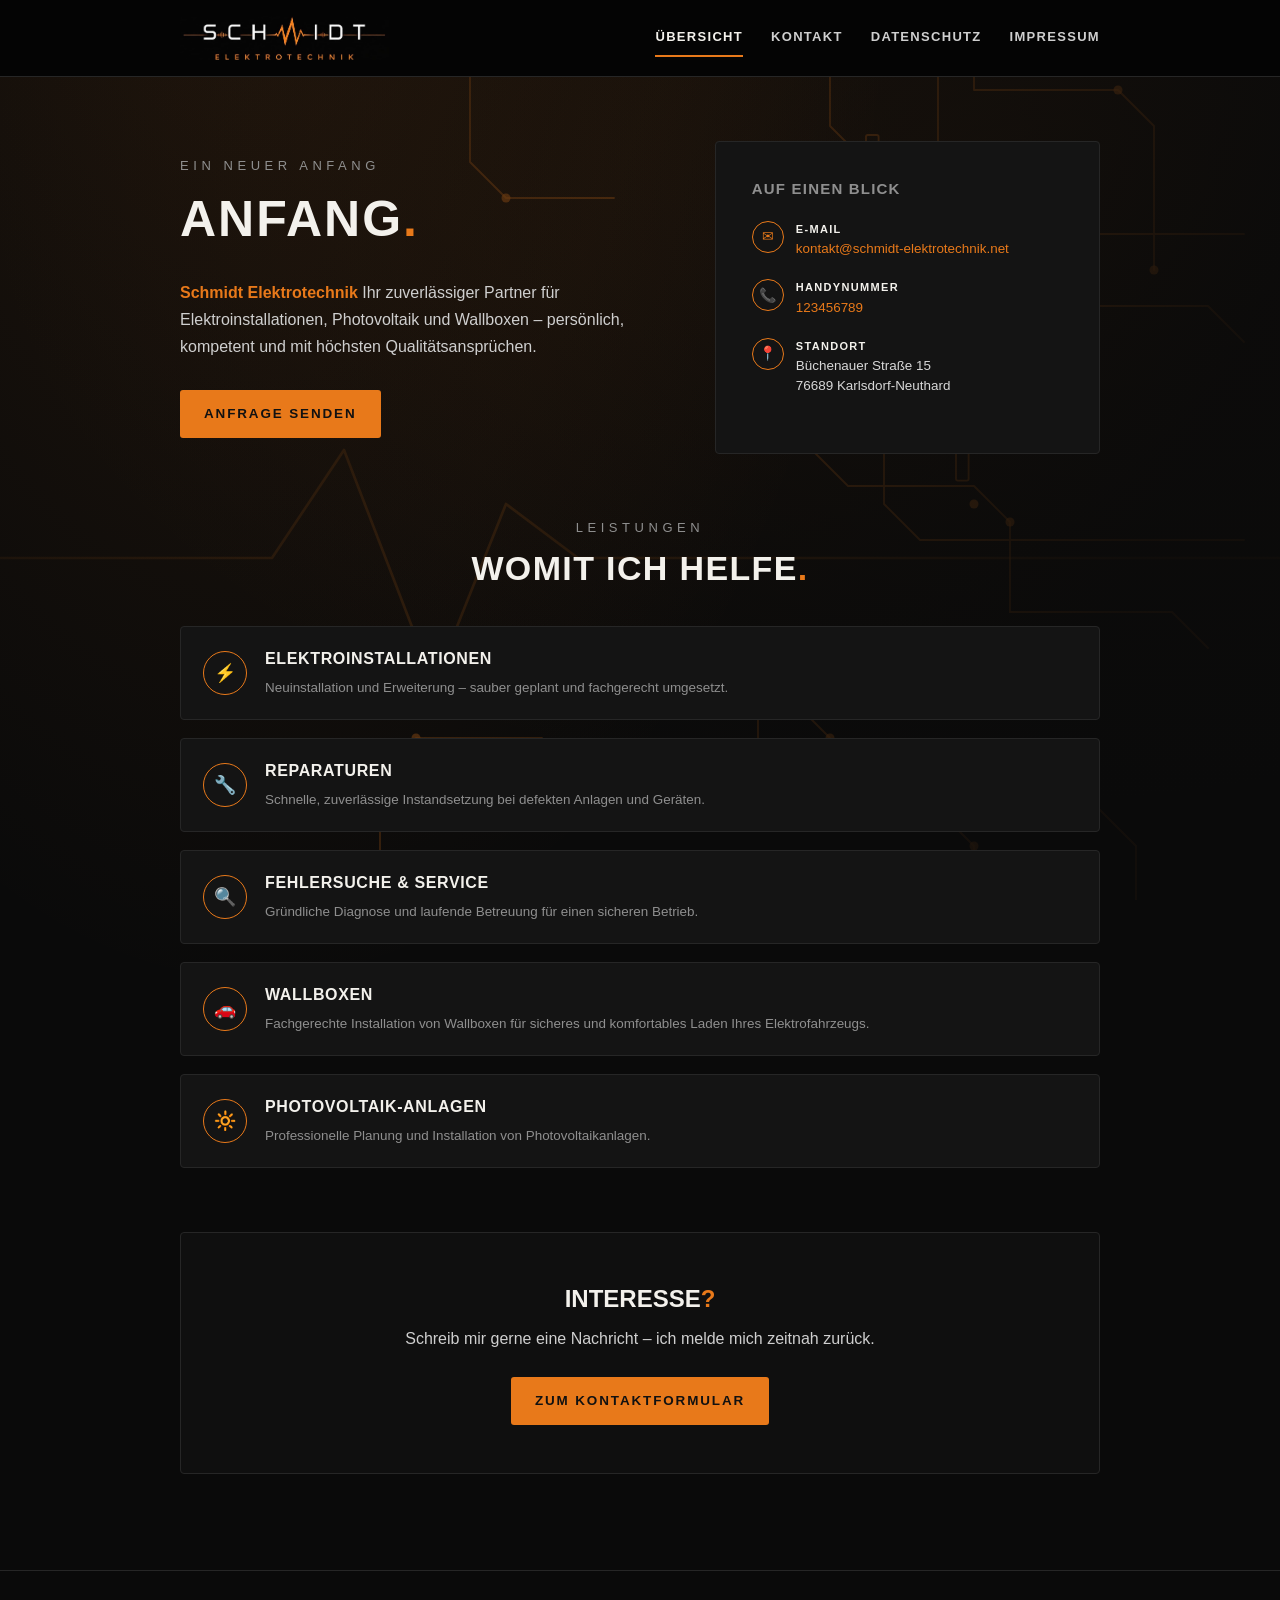
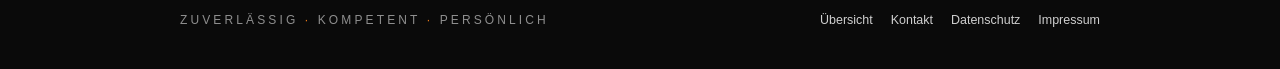
==== index.html @ e6042d87 "Init" ====
<!DOCTYPE html>
<html lang="de">
<head>
    <meta charset="UTF-8">
    <meta name="viewport" content="width=device-width, initial-scale=1.0">
    <title>Schmidt Elektrotechnik Karlsdorf-Neuthard – Elektroinstallation, Photovoltaik & Wallbox</title>
    <meta name="description"
          content="Schmidt Elektrotechnik in Karlsdorf-Neuthard: Elektroinstallationen, Reparaturen, Fehlersuche, Wallbox- und Photovoltaikanlagen – persönlich, kompetent, zuverlässig.">
    <meta property="og:type" content="website">
    <meta property="og:title" content="Schmidt Elektrotechnik – Elektroinstallation, Photovoltaik & Wallbox">
    <meta property="og:description"
          content="Zuverlässiger Partner für Elektroinstallationen, Photovoltaik und Wallboxen in Karlsdorf-Neuthard.">
    <meta property="og:image" content="images/logo.jpeg">
    <meta property="og:url" content="https://www.schmidt-elektrotechnik.net/">
    <meta name="twitter:card" content="summary">
    <meta name="twitter:title" content="Schmidt Elektrotechnik – Elektroinstallation, Photovoltaik & Wallbox">
    <meta name="twitter:description"
          content="Zuverlässiger Partner für Elektroinstallationen, Photovoltaik und Wallboxen in Karlsdorf-Neuthard.">
    <meta name="twitter:image" content="images/logo.jpeg">
    <link rel="stylesheet" href="css/style.css">
    <link rel="icon" href="images/favicon/favicon_32x32.ico" sizes="32x32">
    <link rel="icon" href="images/favicon/favicon.svg" type="image/svg+xml">
    <link rel="apple-touch-icon" href="images/favicon/favicon_180x180.png">
    <link rel="icon" type="image/png" sizes="192x192" href="images/favicon/favicon_192x192.png">
    <link rel="icon" type="image/png" sizes="512x512" href="images/favicon/favicon_512x512.png">
</head>
<body>

<header class="site-header">
    <div class="nav-inner">
        <a href="index.html" class="logo">
            <img src="images/logo.jpeg" alt="Schmidt Elektrotechnik Logo" class="logo-img">
        </a>
        <button type="button" class="nav-toggle" id="navToggle" aria-expanded="false" aria-controls="mainNav"
                aria-label="Navigation öffnen">☰
        </button>
        <nav class="main-nav" id="mainNav">
            <a href="index.html" class="active">Übersicht</a>
            <a href="kontakt.html">Kontakt</a>
            <a href="datenschutz.html">Datenschutz</a>
            <a href="impressum.html">Impressum</a>
        </nav>
    </div>
</header>

<main>
    <div class="container">

        <section class="hero">
            <div class="hero-text">
                <p class="eyebrow">Ein neuer Anfang</p>
                <h1 class="display">Anfang<span class="dot">.</span></h1>
                <p class="lead">
                    <span class="highlight">Schmidt Elektrotechnik</span> Ihr zuverlässiger Partner für
                    Elektroinstallationen, Photovoltaik und Wallboxen – persönlich, kompetent und mit höchsten
                    Qualitätsansprüchen.
                </p>
                <a href="kontakt.html" class="btn">Anfrage senden</a>
            </div>

            <div class="hero-card">
                <h2 class="hero-card-title">Auf einen Blick</h2>
                <div class="contact-item">
                    <div class="contact-icon" aria-hidden="true">✉</div>
                    <div class="contact-text">
                        <strong>E-Mail</strong>
                        <a href="mailto:kontakt@schmidt-elektrotechnik.net">kontakt@schmidt-elektrotechnik.net</a>
                    </div>
                </div>
                <div class="contact-item">
                    <div class="contact-icon" aria-hidden="true">📞</div>
                    <div class="contact-text">
                        <strong>Handynummer</strong>
                        <a href="tel:+49123456789">123456789</a>
                    </div>
                </div>
                <div class="contact-item">
                    <div class="contact-icon" aria-hidden="true">📍</div>
                    <div class="contact-text">
                        <strong>Standort</strong>
                        Büchenauer Straße 15<br>76689 Karlsdorf-Neuthard
                    </div>
                </div>
            </div>
        </section>

        <section aria-labelledby="services-heading">
            <div class="page-top page-top-compact">
                <p class="eyebrow">Leistungen</p>
                <h2 class="display heading-compact" id="services-heading">Womit ich helfe<span class="dot">.</span></h2>
            </div>

            <div class="services">
                <article class="service-item">
                    <div class="icon-circle" aria-hidden="true">⚡</div>
                    <div class="service-text">
                        <strong>Elektroinstallationen</strong>
                        <span>Neuinstallation und Erweiterung – sauber geplant und fachgerecht umgesetzt.</span>
                    </div>
                </article>
                <article class="service-item">
                    <div class="icon-circle" aria-hidden="true">🔧</div>
                    <div class="service-text">
                        <strong>Reparaturen</strong>
                        <span>Schnelle, zuverlässige Instandsetzung bei defekten Anlagen und Geräten.</span>
                    </div>
                </article>
                <article class="service-item">
                    <div class="icon-circle" aria-hidden="true">🔍</div>
                    <div class="service-text">
                        <strong>Fehlersuche &amp; Service</strong>
                        <span>Gründliche Diagnose und laufende Betreuung für einen sicheren Betrieb.</span>
                    </div>
                </article>
                <article class="service-item">
                    <div class="icon-circle" aria-hidden="true">🚗</div>
                    <div class="service-text">
                        <strong>Wallboxen</strong>
                        <span>Fachgerechte Installation von Wallboxen für sicheres und komfortables Laden Ihres Elektrofahrzeugs.</span>
                    </div>
                </article>
                <article class="service-item">
                    <div class="icon-circle" aria-hidden="true">🔆</div>
                    <div class="service-text">
                        <strong>Photovoltaik-Anlagen</strong>
                        <span>Professionelle Planung und Installation von Photovoltaikanlagen.</span>
                    </div>
                </article>
            </div>
        </section>

        <section class="cta-block">
            <h2>Interesse<span class="cta-accent">?</span></h2>
            <p>Schreib mir gerne eine Nachricht – ich melde mich zeitnah zurück.</p>
            <a href="kontakt.html" class="btn">Zum Kontaktformular</a>
        </section>

    </div>
</main>

<footer class="site-footer">
    <div class="footer-inner">
        <p class="footer-tagline">Zuverlässig <span>·</span> Kompetent <span>·</span> Persönlich</p>
        <div class="footer-links">
            <a href="index.html">Übersicht</a>
            <a href="kontakt.html">Kontakt</a>
            <a href="datenschutz.html">Datenschutz</a>
            <a href="impressum.html">Impressum</a>
        </div>
    </div>
</footer>

<script>
    let navToggle = document.getElementById('navToggle');
    let mainNav = document.getElementById('mainNav');
    if (navToggle && mainNav) {
        navToggle.addEventListener('click', function () {
            let isOpen = mainNav.classList.toggle('open');
            navToggle.setAttribute('aria-expanded', isOpen ? 'true' : 'false');
        });
    }
</script>

</body>
</html>
---- css/style.css ----
:root {
    --bg: #0a0a0a;
    --panel: #141414;
    --panel-alt: #0f0f0f;
    --panel-border: #262626;
    --field-bg: #1a1a1a;
    --field-border: #2c2c2c;
    --orange: #E8791A;
    --orange-hover: #f6912f;
    --orange-dim: #8a4a12;
    --white: #F3F1EC;
    --muted: #8f8f8f;
    --muted-2: #cfcfcf;
    --error: #e05252;
    --success: #3fae5c;
    --header-bg: #040404;
    --max-width: 60rem;
}

* {
    box-sizing: border-box;
}

html {
    scroll-behavior: smooth;
    font-size: 100%;
}

body {
    margin: 0;
    background-image: radial-gradient(ellipse at 20% -10%, rgba(232, 121, 26, 0.10), transparent 45%),
    url('../images/circuit-background.svg');
    background-repeat: no-repeat, no-repeat;
    background-position: top left, top right;
    background-size: auto, cover;
    background-attachment: scroll, fixed;
    background-color: var(--bg);
    color: var(--white);
    font-family: 'Segoe UI', Roboto, Helvetica, Arial, sans-serif;
    font-size: 1rem;
    line-height: 1.5;
    min-height: 100vh;
    display: flex;
    flex-direction: column;
    overflow-y: scroll;
}

a {
    color: var(--orange);
    text-decoration: none;
}

a:hover {
    color: var(--orange-hover);
}

a:focus-visible,
button:focus-visible,
input:focus-visible,
textarea:focus-visible,
.nav-toggle:focus-visible {
    outline: 2px solid var(--orange);
    outline-offset: 2px;
}

.display {
    font-family: 'Arial Narrow', 'Oswald', sans-serif;
    font-weight: 800;
    letter-spacing: 0.04em;
}

img, svg {
    max-width: 100%;
    height: auto;
}

.container {
    width: 100%;
    max-width: var(--max-width);
    margin: 0 auto;
    padding: 0 1.25rem;
}

main {
    flex: 1;
    padding: 3rem 0 5rem;
}

header.site-header {
    border-bottom: 1px solid var(--panel-border);
    background: var(--header-bg);
    position: sticky;
    top: 0;
    z-index: 20;
}

.nav-inner {
    max-width: var(--max-width);
    margin: 0 auto;
    padding: 1rem 1.25rem;
    display: flex;
    align-items: center;
    justify-content: space-between;
    gap: 1rem;
    flex-wrap: wrap;
}

.logo {
    display: flex;
    align-items: center;
}

.logo-img {
    height: 2.25rem;
    width: auto;
    display: block;
    border-radius: 0.125rem;
}

.nav-toggle {
    display: flex;
    align-items: center;
    justify-content: center;
    width: 2.75rem;
    height: 2.75rem;
    background: transparent;
    border: 1px solid var(--panel-border);
    border-radius: 0.25rem;
    color: var(--white);
    font-size: 1.375rem;
    cursor: pointer;
    order: 2;
    transition: border-color 0.3s ease, color 0.3s ease, transform 0.3s ease;
}

.nav-toggle:hover {
    border-color: var(--orange);
    color: var(--orange);
}

.nav-toggle[aria-expanded="true"] {
    border-color: var(--orange);
    color: var(--orange);
    transform: rotate(90deg);
}

nav.main-nav {
    display: flex;
    flex-direction: column;
    gap: 0.75rem;
    width: 100%;
    order: 3;
    max-height: 0;
    opacity: 0;
    overflow: hidden;
    transition: max-height 0.3s ease, opacity 0.3s ease;
}

nav.main-nav.open {
    max-height: 25rem;
    opacity: 1;
}

nav.main-nav a {
    color: var(--muted-2);
    font-size: 0.8125rem;
    text-transform: uppercase;
    letter-spacing: 0.1em;
    font-weight: 600;
    padding: 0.5rem 0;
    border-bottom: 2px solid transparent;
    transition: color .15s ease, border-color .15s ease;
}

nav.main-nav a:hover,
nav.main-nav a.active {
    color: var(--white);
    border-bottom-color: var(--orange);
}

@media (min-width: 30em) {
    .logo-img {
        height: 2.75rem;
    }
}

@media (min-width: 48em) {
    .nav-toggle {
        display: none;
    }

    nav.main-nav {
        display: flex;
        flex-direction: row;
        width: auto;
        gap: 1.75rem;
        order: 2;
        max-height: none;
        opacity: 1;
        overflow: visible;
    }
}

footer.site-footer {
    border-top: 1px solid var(--panel-border);
    padding: 1.75rem 0;
}

.footer-inner {
    max-width: var(--max-width);
    margin: 0 auto;
    padding: 0 1.25rem;
    display: flex;
    align-items: center;
    justify-content: space-between;
    flex-wrap: wrap;
    gap: 0.875rem;
}

.footer-tagline {
    color: var(--muted);
    font-size: 0.75rem;
    letter-spacing: 0.26em;
    text-transform: uppercase;
}

.footer-tagline span {
    color: var(--orange);
}

.footer-links {
    display: flex;
    flex-wrap: wrap;
    gap: 1.125rem;
    font-size: 0.78rem;
}

.footer-links a {
    color: var(--muted-2);
}

.footer-links a:hover {
    color: var(--orange);
}

.page-top {
    text-align: center;
    margin-bottom: 2rem;
}

.page-top-compact {
    margin-bottom: 1.5rem;
}

.eyebrow {
    color: var(--muted);
    font-size: 0.8125rem;
    letter-spacing: 0.35em;
    text-transform: uppercase;
    margin: 0 0 0.375rem;
}

h1 {
    font-size: clamp(1.875rem, 5vw, 3.125rem);
    margin: 0;
    text-transform: uppercase;
}

.heading-compact {
    font-size: clamp(1.5rem, 4vw, 2.125rem);
    margin: 0;
    text-transform: uppercase;
}

h1 .dot,
.display .dot {
    color: var(--orange);
}

.pulse-divider {
    width: 11.25rem;
    height: 2rem;
    margin: 1.375rem auto 0;
    display: block;
}

@media (min-width: 30em) {
    .page-top {
        margin-bottom: 2.75rem;
    }

    .page-top-compact {
        margin-bottom: 2rem;
    }
}

.panel {
    background: var(--panel);
    border: 1px solid var(--panel-border);
    border-radius: 0.25rem;
}

.rule {
    width: 3rem;
    height: 2px;
    background: var(--orange);
    margin: 0 0 1.625rem;
    border: none;
}

.btn {
    display: inline-block;
    background: var(--orange);
    color: #111;
    border: none;
    padding: 0.875rem 1.5rem;
    font-size: 0.84rem;
    font-weight: 700;
    text-transform: uppercase;
    letter-spacing: 0.14em;
    border-radius: 0.1875rem;
    cursor: pointer;
    min-height: 2.75rem;
    transition: background .15s ease, transform .1s ease;
}

.btn:hover {
    background: var(--orange-hover);
    color: #111;
}

.btn:active {
    transform: scale(0.98);
}

.btn:disabled {
    background: var(--orange-dim);
    cursor: not-allowed;
}

.btn-outline {
    display: inline-block;
    background: transparent;
    color: var(--orange);
    border: 1.5px solid var(--orange);
    padding: 0.78rem 1.375rem;
    font-size: 0.84rem;
    font-weight: 700;
    text-transform: uppercase;
    letter-spacing: 0.14em;
    border-radius: 0.1875rem;
    transition: background .15s ease, color .15s ease;
}

.btn-outline:hover {
    background: var(--orange);
    color: #111;
}

.icon-circle {
    width: 2.75rem;
    height: 2.75rem;
    flex: 0 0 2.75rem;
    border: 1.5px solid var(--orange);
    border-radius: 50%;
    display: flex;
    align-items: center;
    justify-content: center;
    color: var(--orange);
    font-size: 1.125rem;
}

.hero {
    display: grid;
    grid-template-columns:1fr;
    gap: 2rem;
    align-items: center;
    margin-bottom: 3rem;
}

@media (min-width: 48em) {
    .hero {
        grid-template-columns:1.1fr 0.9fr;
        gap: 3rem;
        margin-bottom: 4rem;
    }
}

.hero-text p.lead {
    color: var(--muted-2);
    font-size: 1rem;
    line-height: 1.7;
    margin: 1.375rem 0 1.875rem;
}

.hero-text .highlight {
    color: var(--orange);
    font-weight: 600;
}

.hero-card {
    background: var(--panel);
    border: 1px solid var(--panel-border);
    border-radius: 0.25rem;
    padding: 1.75rem;
}

@media (min-width: 30em) {
    .hero-card {
        padding: 2.25rem;
    }
}

.hero-card-title {
    margin: 0 0 1.25rem;
    text-transform: uppercase;
    font-size: 0.9375rem;
    letter-spacing: 0.08em;
    color: var(--muted);
    font-weight: 600;
}

.services {
    display: grid;
    grid-template-columns:1fr;
    gap: 1.125rem;
    margin-bottom: 3rem;
}

@media (min-width: 48em) {
    .services {
        margin-bottom: 4rem;
    }
}

.service-item {
    display: flex;
    align-items: center;
    gap: 1.125rem;
    padding: 1.25rem 1.375rem;
    background: var(--panel);
    border: 1px solid var(--panel-border);
    border-radius: 0.25rem;
    transition: border-color .15s ease;
}

.service-item:hover {
    border-color: var(--orange-dim);
}

.service-item .service-text strong {
    display: block;
    font-size: 1rem;
    text-transform: uppercase;
    letter-spacing: 0.04em;
    margin-bottom: 0.25rem;
}

.service-item .service-text span {
    color: var(--muted);
    font-size: 0.84rem;
}

.cta-block {
    text-align: center;
    padding: 3rem 1.25rem;
    background: var(--panel-alt);
    border: 1px solid var(--panel-border);
    border-radius: 0.25rem;
}

@media (min-width: 30em) {
    .cta-block {
        padding: 3rem 1.875rem;
    }
}

.cta-block h2 {
    margin: 0 0 0.625rem;
    text-transform: uppercase;
    font-size: 1.5rem;
}

.cta-accent {
    color: var(--orange);
}

.cta-block p {
    color: var(--muted-2);
    margin: 0 0 1.625rem;
}

.contact-layout {
    display: grid;
    grid-template-columns:1fr;
    border: 1px solid var(--panel-border);
    border-radius: 0.25rem;
    overflow: hidden;
}

@media (min-width: 48em) {
    .contact-layout {
        grid-template-columns:1fr 1.3fr;
    }
}

.contact-side {
    background: var(--panel-alt);
    padding: 2.25rem 1.5rem;
    border-bottom: 1px solid var(--panel-border);
}

@media (min-width: 48em) {
    .contact-side {
        padding: 2.75rem 2.25rem;
        border-bottom: none;
        border-right: 1px solid var(--panel-border);
    }
}

.brand-name {
    font-size: 1.5rem;
    text-transform: uppercase;
    letter-spacing: 0.03em;
    line-height: 1.15;
    margin: 0 0 0.25rem;
}

.brand-sub {
    color: var(--orange);
    font-size: 0.8125rem;
    text-transform: uppercase;
    letter-spacing: 0.18em;
    margin: 0 0 1.625rem;
}

.contact-side p.lead {
    color: var(--muted-2);
    font-size: 0.91rem;
    line-height: 1.65;
    margin: 0 0 1.875rem;
}

.contact-item {
    display: flex;
    gap: 0.75rem;
    align-items: flex-start;
    margin-bottom: 1.25rem;
}

.contact-icon {
    width: 2rem;
    height: 2rem;
    flex: 0 0 2rem;
    border: 1.5px solid var(--orange);
    border-radius: 50%;
    display: flex;
    align-items: center;
    justify-content: center;
    color: var(--orange);
    font-size: 0.875rem;
}

.contact-text {
    font-size: 0.84rem;
    color: #d8d8d8;
    line-height: 1.5;
}

.contact-text strong {
    display: block;
    color: var(--white);
    font-size: 0.6875rem;
    text-transform: uppercase;
    letter-spacing: 0.12em;
    margin-bottom: 0.125rem;
    font-weight: 600;
}

.form-side {
    background: var(--panel);
    padding: 2.25rem 1.5rem;
}

@media (min-width: 48em) {
    .form-side {
        padding: 2.75rem 2.5rem;
    }
}

.form-title {
    font-size: 1.25rem;
    text-transform: uppercase;
    letter-spacing: 0.03em;
    margin: 0 0 0.375rem;
}

.form-hint {
    color: var(--muted);
    font-size: 0.84rem;
    margin: 0 0 1.75rem;
}

form {
    display: flex;
    flex-direction: column;
    gap: 1.125rem;
}

.field {
    display: flex;
    flex-direction: column;
    gap: 0.4375rem;
}

.field label {
    font-size: 0.71875rem;
    text-transform: uppercase;
    letter-spacing: 0.12em;
    color: var(--muted);
}

.field input,
.field textarea {
    background: var(--field-bg);
    border: 1px solid var(--field-border);
    color: var(--white);
    padding: 0.75rem 0.875rem;
    border-radius: 0.1875rem;
    font-size: 0.91rem;
    font-family: inherit;
    min-height: 2.75rem;
    transition: border-color .15s ease, background .15s ease;
}

.field input::placeholder,
.field textarea::placeholder {
    color: #606060;
}

.field input:focus,
.field textarea:focus {
    border-color: var(--orange);
    background: #1d1d1d;
}

.field textarea {
    resize: vertical;
    min-height: 7.5rem;
}

.row-2 {
    display: grid;
    grid-template-columns:1fr;
    gap: 1.125rem;
}

@media (min-width: 30em) {
    .row-2 {
        grid-template-columns:1fr 1fr;
    }
}

.honeypot {
    position: absolute;
    left: -9999px;
    opacity: 0;
    height: 0;
}

.status {
    font-size: 0.84rem;
    margin-top: 0.25rem;
    display: none;
    padding: 0.75rem 0.875rem;
    border-radius: 0.1875rem;
    border: 1px solid transparent;
}

.status.show {
    display: block;
}

.status.info {
    color: var(--orange);
    border-color: rgba(232, 121, 26, 0.4);
    background: rgba(232, 121, 26, 0.08);
}

.status.success {
    color: var(--success);
    border-color: rgba(63, 174, 92, 0.4);
    background: rgba(63, 174, 92, 0.08);
}

.status.error {
    color: var(--error);
    border-color: rgba(224, 82, 82, 0.4);
    background: rgba(224, 82, 82, 0.08);
}

.legal {
    max-width: 45rem;
    margin: 0 auto;
}

.legal section {
    margin-bottom: 2.25rem;
}

.legal h2 {
    font-size: 1rem;
    text-transform: uppercase;
    letter-spacing: 0.06em;
    color: var(--orange);
    margin: 0 0 0.875rem;
    padding-bottom: 0.625rem;
    border-bottom: 1px solid var(--panel-border);
}

.legal p, .legal li {
    color: var(--muted-2);
    font-size: 0.91rem;
    line-height: 1.75;
}

.legal ul {
    padding-left: 1.25rem;
    margin: 0;
}

.legal .placeholder {
    color: var(--orange);
    font-style: italic;
}

.legal .note-box {
    background: var(--panel);
    border: 1px solid var(--panel-border);
    border-left: 3px solid var(--orange);
    padding: 1rem 1.25rem;
    border-radius: 0.1875rem;
    font-size: 0.84rem;
    color: var(--muted-2);
    margin-bottom: 2.25rem;
}

@media (min-width: 64em) {
    main {
        padding: 4rem 0 6rem;
    }

    .hero {
        gap: 4rem;
    }
}

@media (prefers-reduced-motion: no-preference) {
    @view-transition {
        navigation: auto;
    }

    main {
        view-transition-name: page-content;
    }

    ::view-transition-group(page-content) {
        animation-duration: 0.4s;
        animation-timing-function: ease-in-out;
    }

    ::view-transition-old(page-content) {
        animation-name: vt-slide-out;
    }

    ::view-transition-new(page-content) {
        animation-name: vt-slide-in;
    }

    @keyframes vt-slide-out {
        to {
            translate: -100vw;
            opacity: 0;
        }
    }

    @keyframes vt-slide-in {
        from {
            translate: 100vw;
            opacity: 0;
        }
    }
}
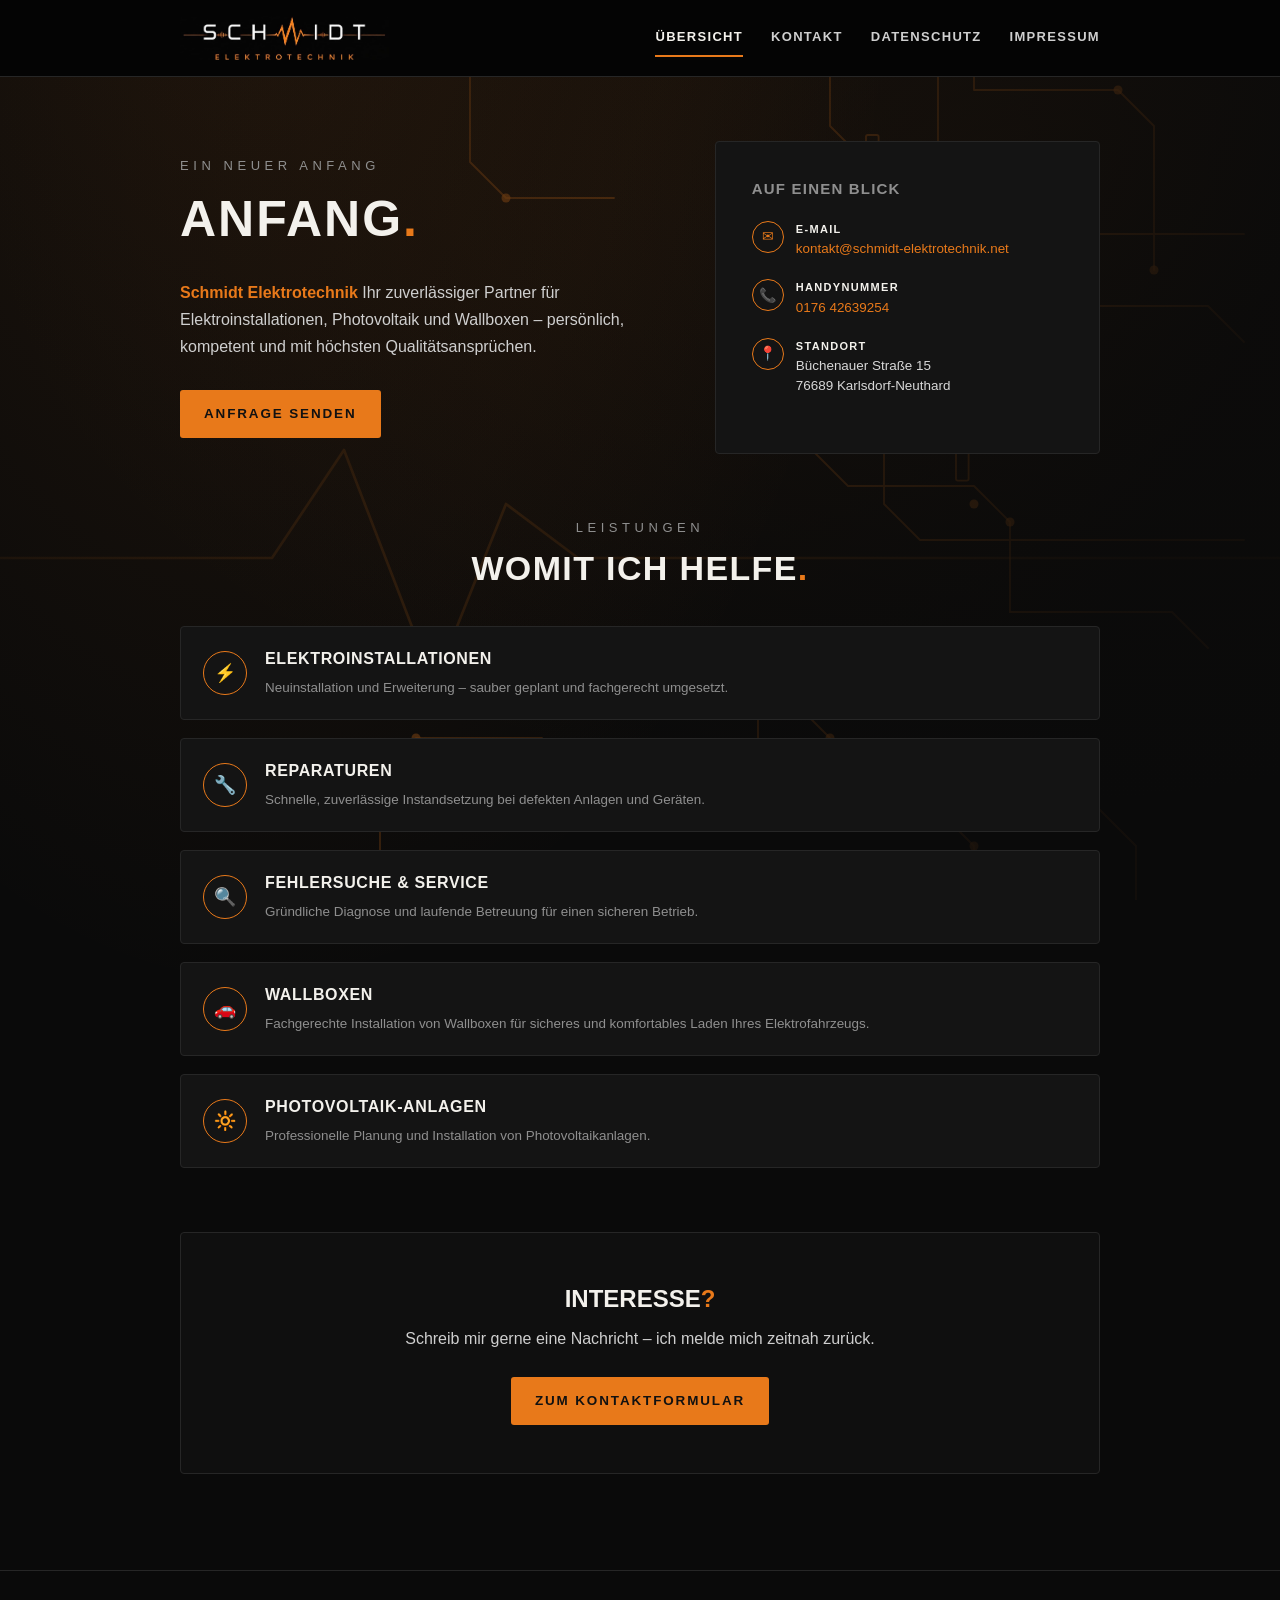
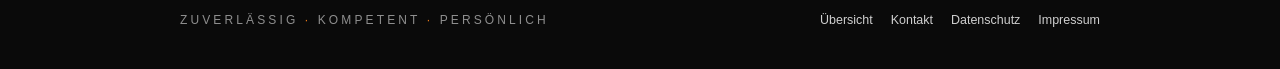
==== commit a9496c2b: "Data" ====
--- a/index.html
+++ b/index.html
@@ -71,7 +71,7 @@
                     <div class="contact-icon" aria-hidden="true">📞</div>
                     <div class="contact-text">
                         <strong>Handynummer</strong>
-                        <a href="tel:+49123456789">123456789</a>
+                        <a href="tel:+49123456789">0176 42639254</a>
                     </div>
                 </div>
                 <div class="contact-item">
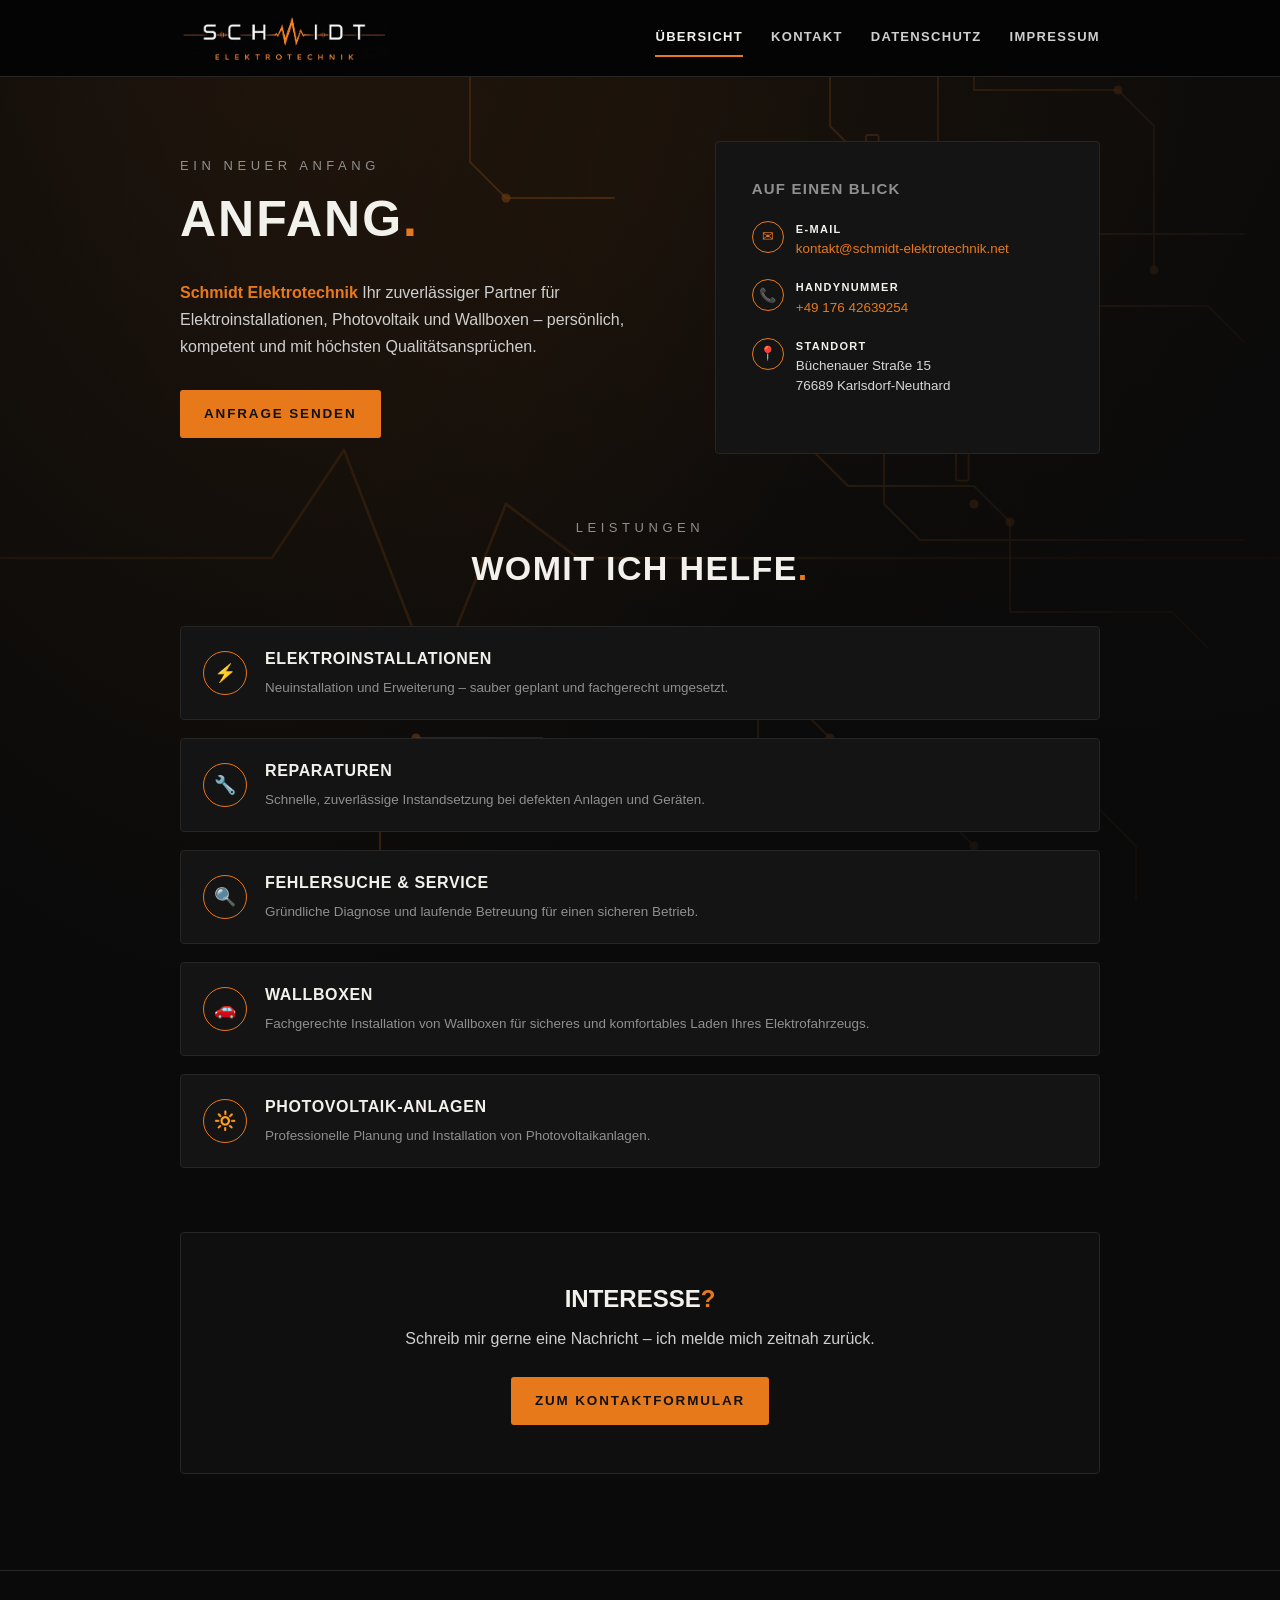
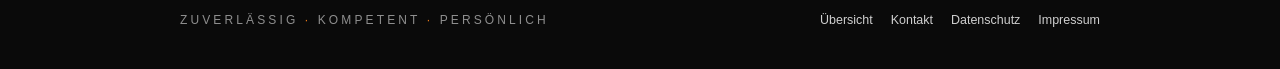
==== commit 42de420d: "tel" ====
--- a/index.html
+++ b/index.html
@@ -71,7 +71,7 @@
                     <div class="contact-icon" aria-hidden="true">📞</div>
                     <div class="contact-text">
                         <strong>Handynummer</strong>
-                        <a href="tel:+49123456789">0176 42639254</a>
+                        <a href="tel:+49123456789">+49 176 42639254</a>
                     </div>
                 </div>
                 <div class="contact-item">
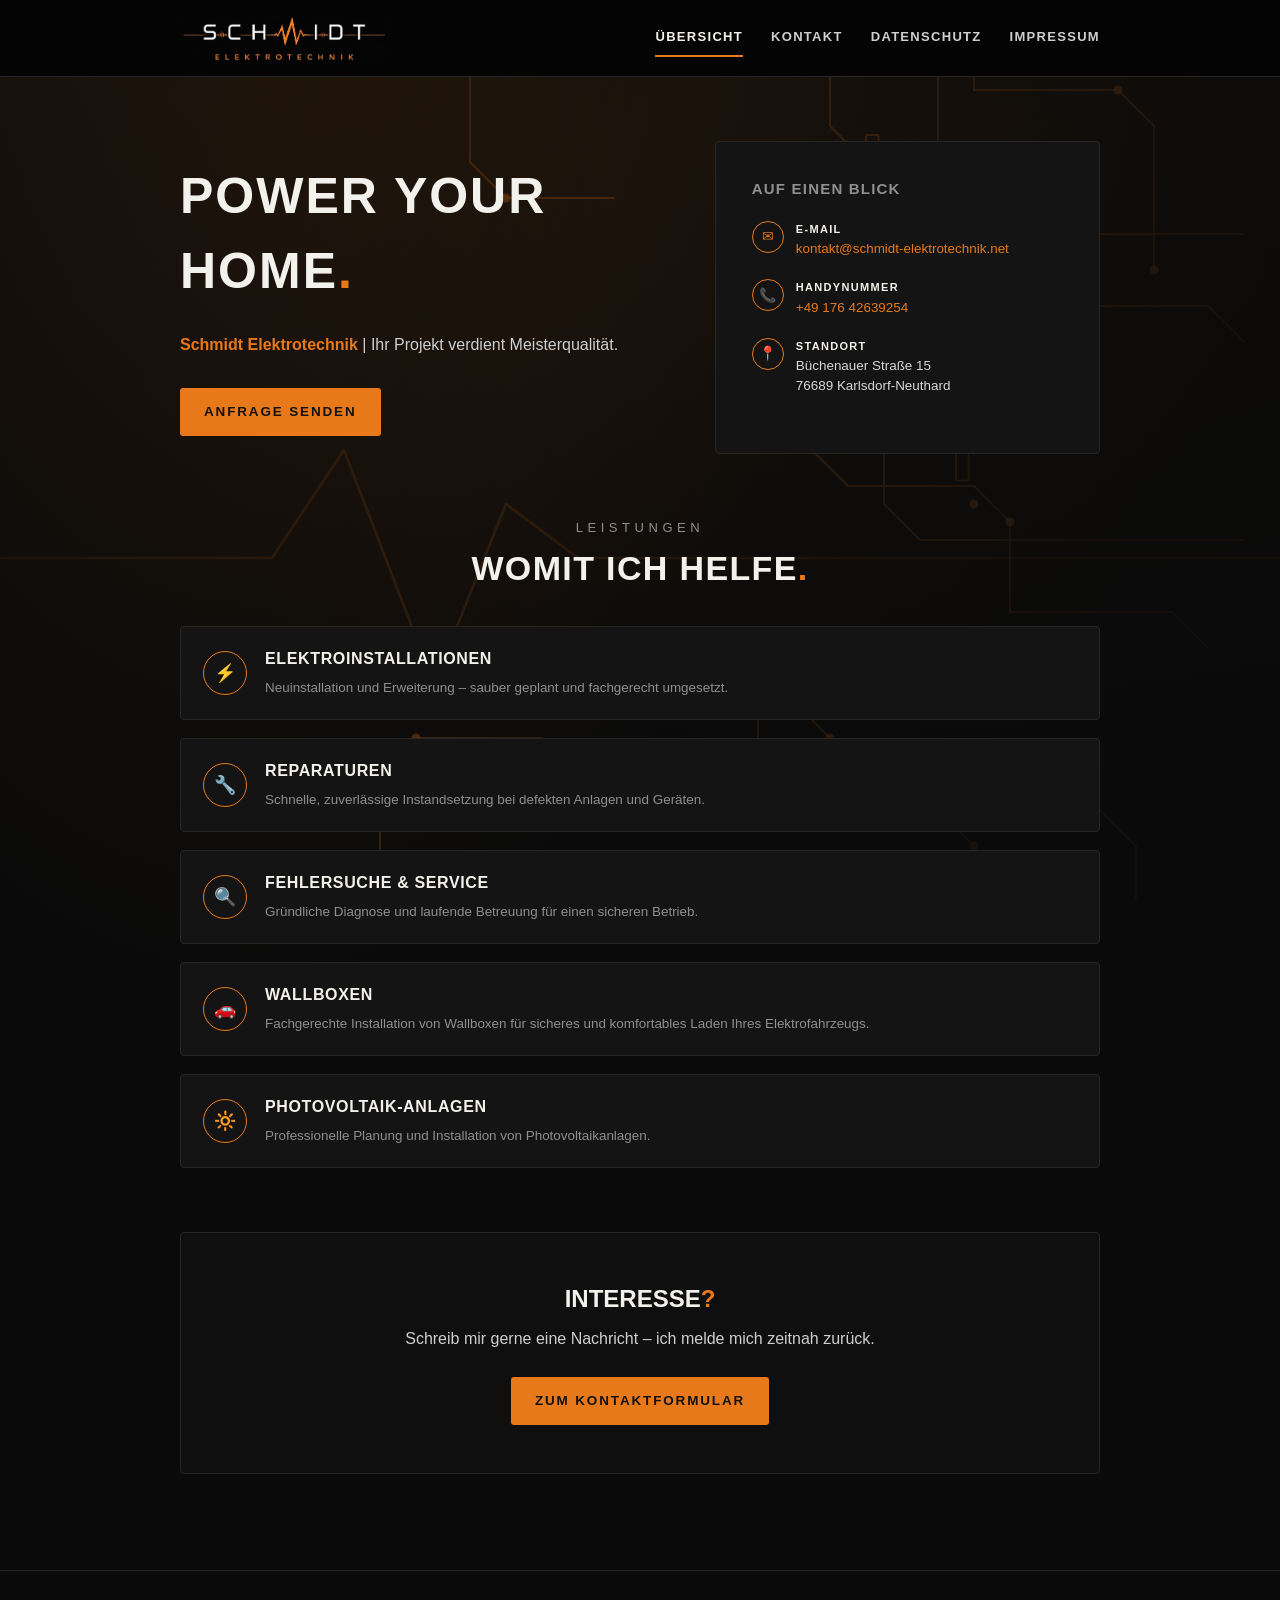
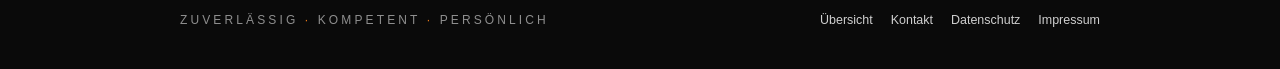
==== commit 64a002a5: "Update index.html" ====
--- a/index.html
+++ b/index.html
@@ -48,12 +48,10 @@
 
         <section class="hero">
             <div class="hero-text">
-                <p class="eyebrow">Ein neuer Anfang</p>
-                <h1 class="display">Anfang<span class="dot">.</span></h1>
+                
+                <h1 class="display"> Power your Home<span class="dot">.</span></h1>
                 <p class="lead">
-                    <span class="highlight">Schmidt Elektrotechnik</span> Ihr zuverlässiger Partner für
-                    Elektroinstallationen, Photovoltaik und Wallboxen – persönlich, kompetent und mit höchsten
-                    Qualitätsansprüchen.
+                    <span class="highlight">Schmidt Elektrotechnik</span> | Ihr Projekt verdient Meisterqualität.
                 </p>
                 <a href="kontakt.html" class="btn">Anfrage senden</a>
             </div>
@@ -71,7 +69,7 @@
                     <div class="contact-icon" aria-hidden="true">📞</div>
                     <div class="contact-text">
                         <strong>Handynummer</strong>
-                        <a href="tel:+49123456789">+49 176 42639254</a>
+                        <a href="tel:+4917642639254">+49 176 42639254</a>
                     </div>
                 </div>
                 <div class="contact-item">
--- a/css/style.css
+++ b/css/style.css
@@ -645,8 +645,10 @@
 }
 
 .field textarea {
+    field-sizing: content;
     resize: vertical;
     min-height: 7.5rem;
+    contain: inline-size;
 }
 
 .row-2 {
